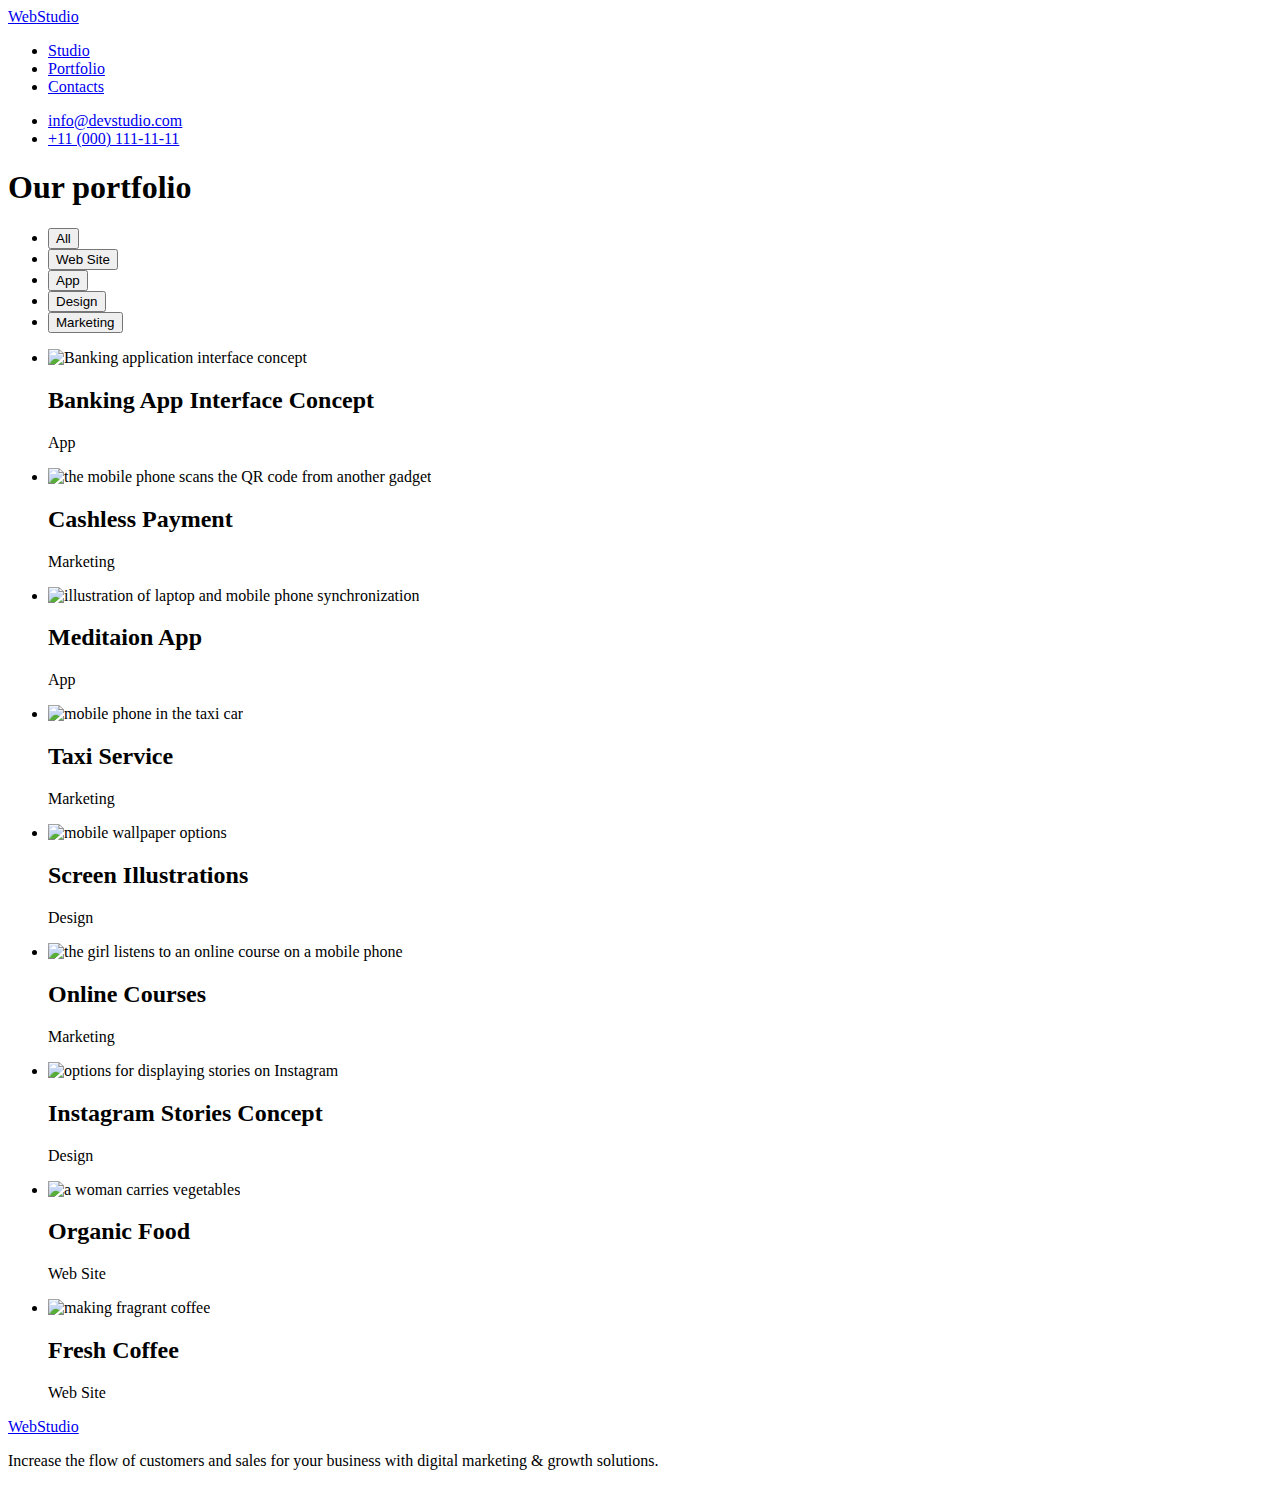
==== portfolio.html @ 9c66ba85 "Add files via upload" ====
<!DOCTYPE html>
<html lang="en">
  <head>
    <meta charset="UTF-8" />
    <meta http-equiv="X-UA-Compatible" content="IE=edge" />
    <meta name="viewport" content="width=device-width, initial-scale=1.0" />
    <title>Portfolio</title>
    <link
      href="https://fonts.googleapis.com/css2?family=Raleway:wght@800&family=Roboto:wght@400;500;700;900&display=swap"
      rel="stylesheet"
    />
    <link
      rel="stylesheet"
      href="https://cdnjs.cloudflare.com/ajax/libs/modern-normalize/1.1.0/modern-normalize.min.css"
      integrity="sha512-wpPYUAdjBVSE4KJnH1VR1HeZfpl1ub8YT/NKx4PuQ5NmX2tKuGu6U/JRp5y+Y8XG2tV+wKQpNHVUX03MfMFn9Q=="
      crossorigin="anonymous"
      referrerpolicy="no-referrer"
    />
    <link rel="stylesheet" href="./css/styles.css" />
  </head>
  <body class="primary-style">
    <header>
      <div class="container">
        <nav class="navigation-style">
          <a href="./index.html">
            <span class="logo-web">Web</span><span class="logo-studio">Studio</span></a
          >
          <ul class="nav-transition list">
            <li class="item">
              <a class="transition" href="./index.html">Studio</a>
            </li>
            <li class="item">
              <a class="transition" href="./portfolio.html">Portfolio</a>
            </li>
            <li class="item">
              <a class="transition" href="#">Contacts</a>
            </li>
          </ul>
        </nav>
        <ul class="contacts-style-item">
          <li class="list item">
            <a class="contacts" href="mailto:info@devstudio.com">info@devstudio.com</a>
          </li>
          <li class="list item">
            <a class="contacts" href="tel:+11(000)111-11-11">+11 (000) 111-11-11</a>
          </li>
        </ul>
      </div>
      <div class="header-shadow"></div>
    </header>
    <main>
      <section>
        <div class="container">
          <div class="buttons">
            <h1 class="visually-hidden">Our portfolio</h1>
            <ul class="list button-flex">
              <li>
                <button class="filter" type="button">All</button>
              </li>
              <li>
                <button class="filter" type="button">Web Site</button>
              </li>
              <li>
                <button class="filter" type="button">App</button>
              </li>
              <li>
                <button class="filter" type="button">Design</button>
              </li>
              <li>
                <button class="filter" type="button">Marketing</button>
              </li>
            </ul>
          </div>
        </div>
        <div class="container">
          <ul class="list portfolio-flex">
            <li class="card">
              <img
                src="./img/banking-app-interface-concept.jpg"
                alt="Banking application interface concept"
                width="360"
                height="300"
              />
              <div class="card-text">
              <h2 class="portfolio-name">Banking App Interface Concept</h2>
              <p class="portfolio-comment">App</p>
              </div>
            </li>
            <li class="card">
              <img
                src="./img/cashless-payment.jpg"
                alt="the mobile phone scans the QR code from another gadget"
                width="360"
                height="300"
              />
              <div class="card-text">
              <h2 class="portfolio-name">Cashless Payment</h2>
              <p class="portfolio-comment">Marketing</p>
              </div>
            </li>
            <li class="card">
              <img
                src="./img/meditaion-app.jpg"
                alt="illustration of laptop and mobile phone synchronization"
                width="360"
                height="300"
              />
              <div class="card-text">
              <h2 class="portfolio-name">Meditaion App</h2>
              <p class="portfolio-comment">App</p>
              </div>
            </li>
            <li class="card">
              <img
                src="./img/taxi-service.jpg"
                alt="mobile phone in the taxi car"
                width="360"
                height="300"
              />
              <div class="card-text">
              <h2 class="portfolio-name">Taxi Service</h2>
              <p class="portfolio-comment">Marketing</p>
              </div>
            </li>
            <li class="card">
              <img
                src="./img/screen-illustrations.jpg"
                alt="mobile wallpaper options"
                width="360"
                height="300"
              />
              <div class="card-text">
              <h2 class="portfolio-name">Screen Illustrations</h2>
              <p class="portfolio-comment">Design</p>
              </div>
            </li>
            <li class="card">
              <img
                src="./img/online-courses.jpg"
                alt="the girl listens to an online course on a mobile phone"
                width="360"
                height="300"
              />
              <div class="card-text">
              <h2 class="portfolio-name">Online Courses</h2>
              <p class="portfolio-comment">Marketing</p>
              </div>
            </li>
            <li class="card">
              <img
                src="./img/instagram-stories-concept.jpg"
                alt="options for displaying stories on Instagram"
                width="360"
                height="300"
              />
              <div class="card-text">
              <h2>Instagram Stories Concept</h2>
              <p class="portfolio-comment">Design</p>
              </div>
            </li>
            <li class="card">
              <img
                src="./img/organic-food.jpg"
                alt="a woman carries vegetables"
                width="360"
                height="300"
              />
              <div class="card-text">
              <h2 class="portfolio-name">Organic Food</h2>
              <p class="portfolio-comment">Web Site</p>
              </div>
            </li>
            <li class="card">
              <img
                src="./img/fresh-coffee.jpg"
                alt="making fragrant coffee"
                width="360"
                height="300"
              />
              <div class="card-text">
              <h2 class="portfolio-name">Fresh Coffee</h2>
              <p class="portfolio-comment">Web Site</p>
              </div>
            </li>
          </ul>
        </div>
      </section>
    </main>
    <footer class="end-page">
      <a href="./index.html">
        <span class="logo-web">Web</span><span class="logo-studio-end-page">Studio</span></a
      >
      <p class="end-page-text">
        Increase the flow of customers and sales for your business with digital marketing & growth
        solutions.
      </p>
    </footer>
  </body>
</html>
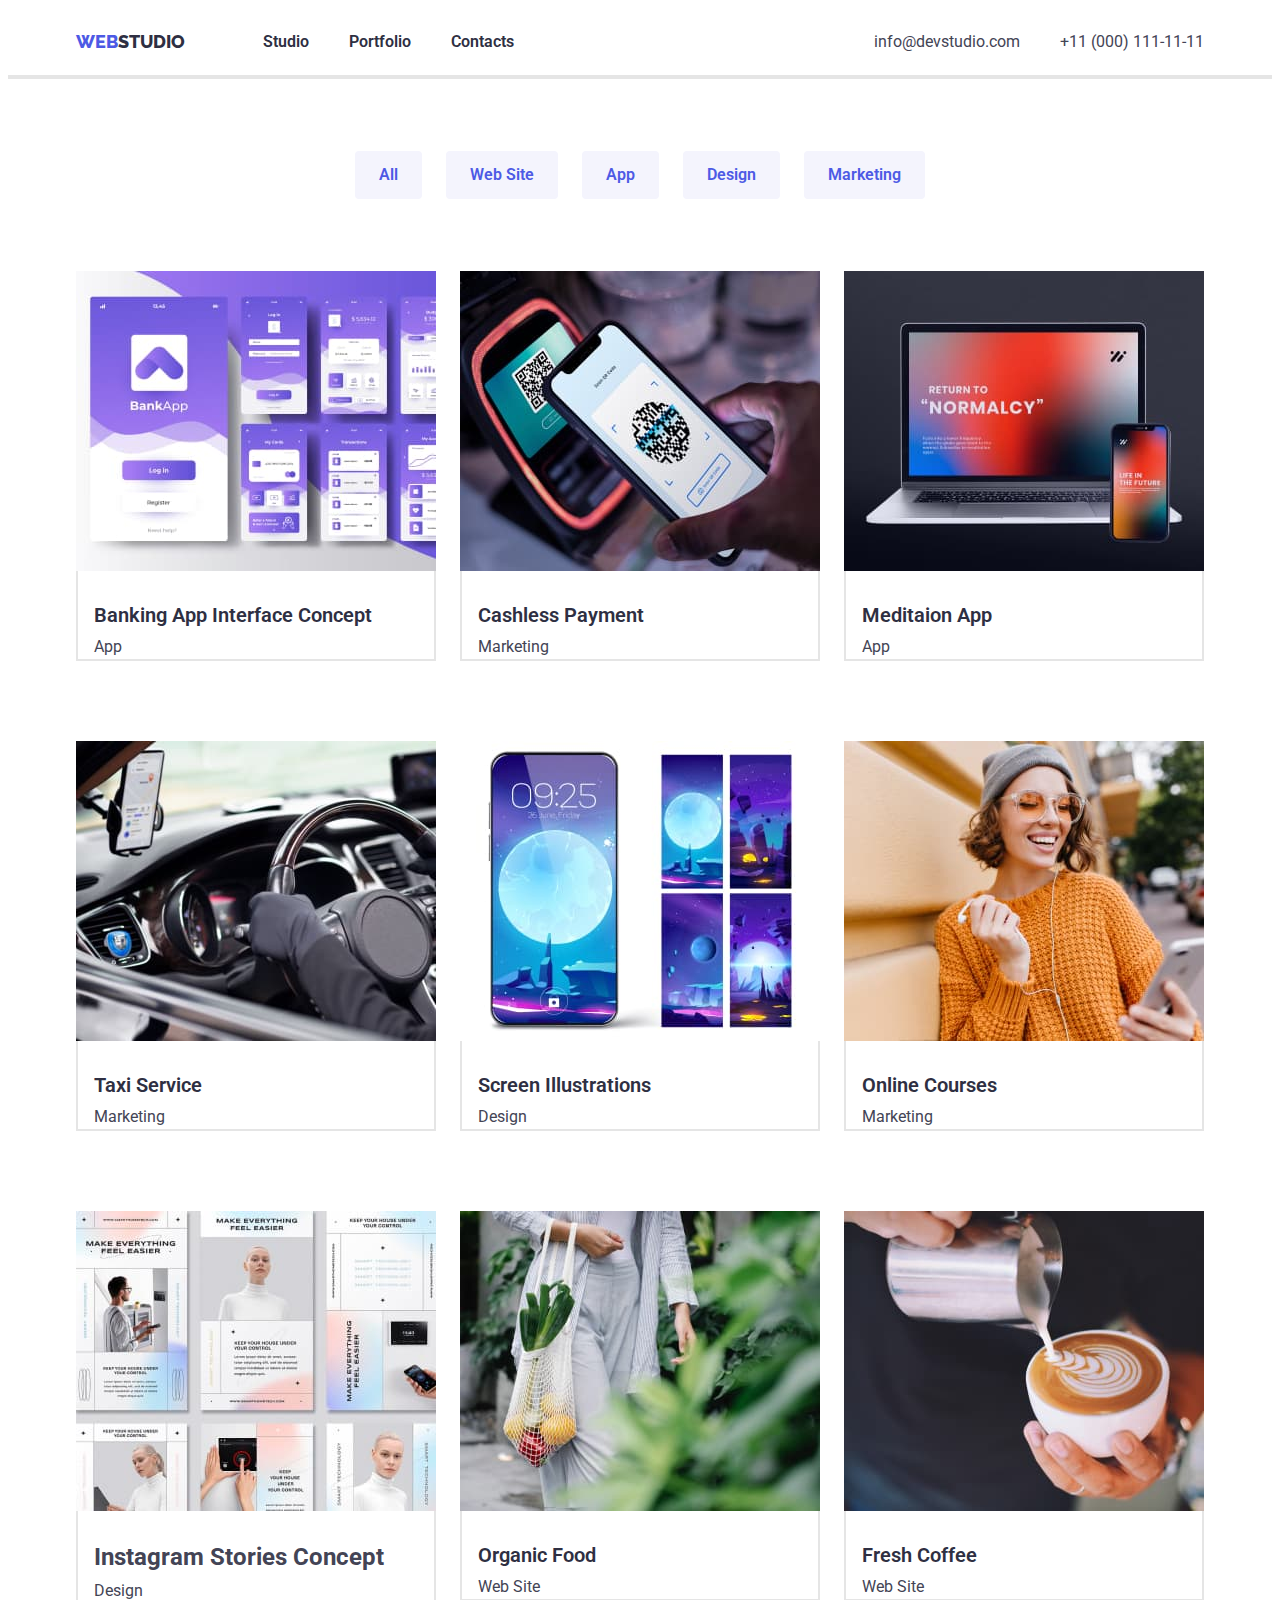
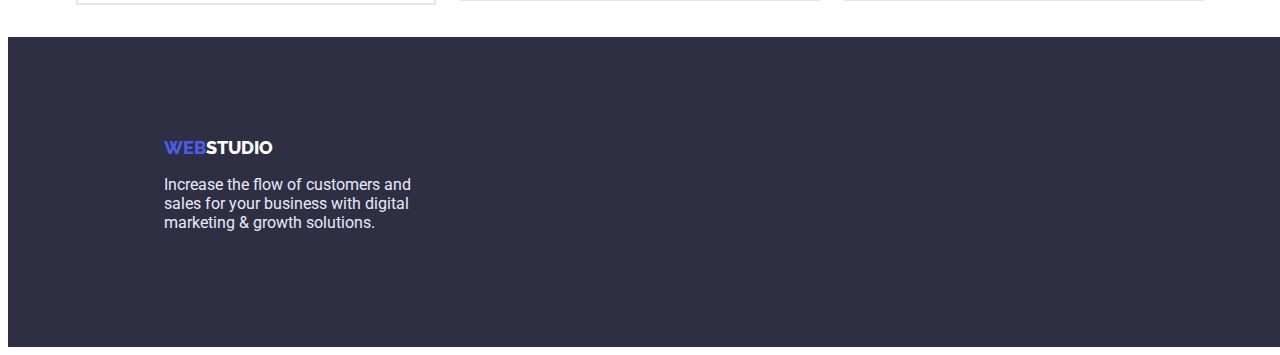
==== commit ab497ed7: "Переносить class="header-shadow в header" ====
--- a/portfolio.html
+++ b/portfolio.html
@@ -19,7 +19,7 @@
     <link rel="stylesheet" href="./css/styles.css" />
   </head>
   <body class="primary-style">
-    <header>
+    <header class="header-shadow">
       <div class="container">
         <nav class="navigation-style">
           <a href="./index.html">
@@ -46,7 +46,6 @@
           </li>
         </ul>
       </div>
-      <div class="header-shadow"></div>
     </header>
     <main>
       <section>
--- a/css/styles.css
+++ b/css/styles.css
@@ -0,0 +1,419 @@
+/* COLORS */
+    /* IRIS, Primary Brand (CTAs Focused Active states Links) #4D5AE5*/
+    /* Navy blue, Dark,(Overlays Shadows Headings) #2E2F42*/
+    /* GREEN, Success (Valid fields Success messages) #31D0AA */
+    /* SLATE, Text (Body text) #434455 */
+    /* LIGHT SLATE, Subtle Text (Helper text Deemphasized text) #8E8F99*/
+    /* cornflower, Accent (Accent color Hairlines Subtle backgrounds) #E7E9FC*/
+    /* CLOUD, Light (Light mode backgrounds Light mode Dialogs/alerts) F4F4FD */
+    /* body color #434455 */
+
+*,
+*::before,
+*::after {
+    box-sizing: border-box;
+
+}
+
+    
+    /* root colors  */
+    :root {
+    --irish: #4D5AE5; --navyblue: #2E2F42; --success: #31D0AA; 
+    --slate: #434455; --lightsate: #8E8F99; --cornflower: #E7E9FC;
+    --clode: #F4F4FD; --body: #434455; --body-bg-color: #ffffff; 
+    --button-hero-tc: #ffffff; --button-hero-active: #404BBF; 
+    --border-button-shadow: #E5E5E5;
+}
+
+/* toot font size */
+
+/* fonts */
+/* Primary-font "Roboto";, secondary-font - "Raleway" */
+:root {
+    --Primary-font: "Roboto";
+    --secondary-font: "Raleway";
+}
+a {
+    text-decoration: none;
+}
+
+h1,
+h2,
+h3,
+h4,
+h5,
+h6,
+p {
+    margin: 0;
+}
+
+img {
+    display: block;
+}
+
+.primary-style {
+    font-family: "Roboto", sans-serif;
+    background-color: var(--body-bg-color);
+    color: var(--body);   
+    font-weight: 400;
+}
+
+
+.list {
+    margin: 0;
+    padding: 0;
+    list-style: none;
+    text-decoration: none;
+}
+
+.container {
+    margin-left: auto;
+    margin-right: auto;
+    padding-left: 15px;
+    padding-right: 15px;
+    width: 1158px;
+
+}
+
+
+.logo-web {
+    text-transform: uppercase;
+    font-family: "Raleway", sans-serif;
+    color: var(--irish);
+    font-weight: 800;
+    font-size: 18px;
+    line-height: 1.2;
+}
+
+.logo-studio {
+    text-transform: uppercase;
+    color: var(--navyblue);
+    font-family: "Raleway", sans-serif;
+    font-weight: 800;
+    font-size: 18px;
+    line-height: 1.2;
+}
+
+header .container {
+    display: flex;
+    align-items: center;
+}
+
+.navigation-style {
+    display: flex;
+    align-items: center;
+    justify-content: left;
+}
+
+.header-shadow {
+    border-bottom: 4px solid var(--border-button-shadow);
+}
+.nav-transition {
+    display: flex;
+    margin-left: 78px;
+}
+
+.nav-transition .item+ .item {
+    margin-left: 40px;
+}
+
+.navigation-style {
+    color: var(--navyblue);
+    font: var(--Primary-fon), sans-serif;
+    font-weight: 600;
+    font-size: 16px
+}
+
+.navigation-style .transition {
+    display: block;
+    padding-top: 24px;
+    padding-bottom: 24px;
+    color: var(--navyblue);
+}
+
+.navigation-style .transition:hover,
+.navigation-style .transition:focus
+{ color: var(--slate);
+}
+
+.navigation-style .transition:active {
+    color: var(--irish);
+}
+
+.contacts {
+    color: var(--slate);
+    font-weight: 400;
+    font-size: 16px;
+    line-height: 1.5;
+    padding: 0;
+}
+
+.contacts:hover,
+.contacts:focus
+{ color: var(--irish);
+}
+
+.contacts-style-item {
+    display: flex;
+    padding-left: 0;
+    margin-left: auto;
+}
+
+.contacts-style-item .item+ .item {
+    margin-left: 40px;
+}
+
+/* main */
+
+.container-hero {
+    margin-left: auto;
+    margin-right: auto;
+    text-align: center;
+    padding: 192px 474px 291px;
+    background-color: var(--navyblue);
+    width: 1440px;
+    height: 603px;
+    top: 72px;
+}
+.hero-text {
+    color: var(--body-bg-color);
+    font-weight: 600;
+    font-size: 56px;
+    line-height: 1.1;
+    margin-bottom: 48px;
+}
+
+.visually-hidden { 
+    position: absolute; white-space: nowrap; width: 1px; height: 1px; overflow: hidden; border: 0; padding: 0; clip: rect(0 0 0 0); clip-path: inset(50%); margin: -1px; }
+
+.hero-order {
+    background-color: var(--irish);
+    color: var(--button-hero-tc);
+    font-weight: 600;
+    line-height: 1.2;
+    border-radius: 4px;
+    cursor: pointer;
+    border: none;
+    padding: 16px 32px;
+}
+
+.hero-order:hover,
+.hero-order:focus
+{
+    background-color: var(--button-hero-active);
+        color: var(--button-hero-tc);
+}
+
+.hero-order:active {
+    background-color: var(--button-hero-active);
+}
+
+
+/* advantages */
+
+.advantages-headline {
+    color: var(--navyblue);
+    font-weight: 600;
+    font-size: 20px;
+    line-height: 1.2;
+    margin-bottom: 8px;
+}
+
+.advantages-text{
+    color: var(--slate);
+    font-weight: 400;
+    font-size: 16px;
+    line-height: 1.5;
+}
+
+.advantages-item {
+    display: flex;
+    flex-wrap: wrap;
+    margin-top: 120px;
+    margin-bottom: 120px;
+}
+
+.advantages-item> .item {
+    flex-basis: calc((100%-72px) / 4)
+    /* margin-left: 24px; */
+}
+
+    /* text-align: center;
+    margin-left: 15px;
+    margin-top: 120px;
+    display: flex;
+    width: 264px; */
+
+    .advantages-item .item {
+    width: 264px
+}
+
+
+/* job-profile */
+
+.profile {
+    margin-top: 120px;
+}
+
+.job-profile {
+    color: var(--navyblue);
+    font-weight: 600;
+    font-size: 36px;
+    line-height: 1.1;
+    text-align: center;
+}
+
+.job-profile-img {
+    display: flex;
+    margin-top: 72px;
+    gap: 24px;
+}
+
+.job-profile-img .item {
+    flex-basis: calc((100% - 48px) / 3);
+}
+
+.section-teem-workers {
+    background-color: var(--clode);
+    padding-top: 120px;
+
+}
+
+.teem-workers {
+    color: var(--navyblue);
+    font-weight: 600;
+    font-size: 36px;
+    line-height: 1.1;
+    text-align: center;
+
+}
+
+.workers {
+    color: var(--navyblue);
+    font-weight: 600;
+    font-size: 20px;
+    line-height: 1.1;
+}
+
+.workers-bg-color {
+    background-color: var(--body-bg-color);
+}
+
+.position-workers {
+    color: var(--slate);
+    font-size: 16px;
+    line-height: 1.5;
+    margin-top: 8px;
+}
+
+.workers-data {
+    padding: 32px 16px;
+    text-align: center;
+}
+.teem-workers-flex {
+    display: flex;
+    gap: 24px;
+    margin-top: 72px;
+    padding-bottom: 120px;
+}
+
+/* portfolio */
+
+.button-flex {
+    display: flex;
+    gap: 24px;
+    justify-content: center;
+    padding-top: 96px;
+    padding: 72px;
+}
+
+.filter {
+    font-family: var(--Primary-font);
+    color: var(--irish);
+    background-color: var(--clode);
+    font-weight: 600;
+    font-size: 16px;
+    line-height: 1.5;
+    cursor: pointer;
+    display: inline-block;
+    border-radius: 4px;
+    padding: 12px 24px;
+    min-width: auto;
+    text-align: center;
+    border: none;
+}
+
+.filter:hover,
+.filter:focus {
+    background-color: var(--irish);
+    color: var(--button-hero-tc);
+    border-bottom: 2px solid var(--border-button-shadow);
+}
+
+.portfolio-name {
+    color: var(--navyblue);
+    font-weight: 600;
+    font-size: 20px;
+    line-height: 1.2;
+}
+
+.portfolio-comment {
+    color: var(--slate);
+    font-size: 16px;
+    line-height: 1.5;
+    margin-top: 8px;
+}
+
+.card-text {
+    padding-top: 32px;
+    margin-bottom: 32px;
+    padding-left: 16px; 
+    border-left: 2px solid var(--border-button-shadow);
+    border-bottom: 2px solid var(--border-button-shadow);
+    border-right: 2px solid var(--border-button-shadow);
+}
+
+
+.portfolio-flex {
+    display: flex;
+    flex-wrap: wrap;
+    margin-left: -24px;
+    margin-top: -48px;
+
+}
+
+.portfolio-flex> .card {
+    flex-basis: calc(100% / 3 - 24px);
+    margin-left: 24px;
+    margin-top: 48px;
+
+}
+
+
+/* footer */
+.end-page {
+    margin-left: auto;
+    margin-right: auto;
+    padding-left: 156px;
+    padding-top: 100px;
+    background-color: var(--navyblue);
+    height: 310px;
+    width: 1440px;
+
+}
+
+.logo-studio-end-page {
+    text-transform: uppercase;
+    color: var(--button-hero-tc);
+    font-family: "Raleway", sans-serif;
+    font-weight: 800;
+    font-size: 18px;
+    line-height: 1.2;
+}
+.end-page-text {
+    color: var(--cornflower);
+    Font-size: 16px;
+    line-height: 1.2;
+    padding-top: 16px;
+    padding-right: 1020px;
+}
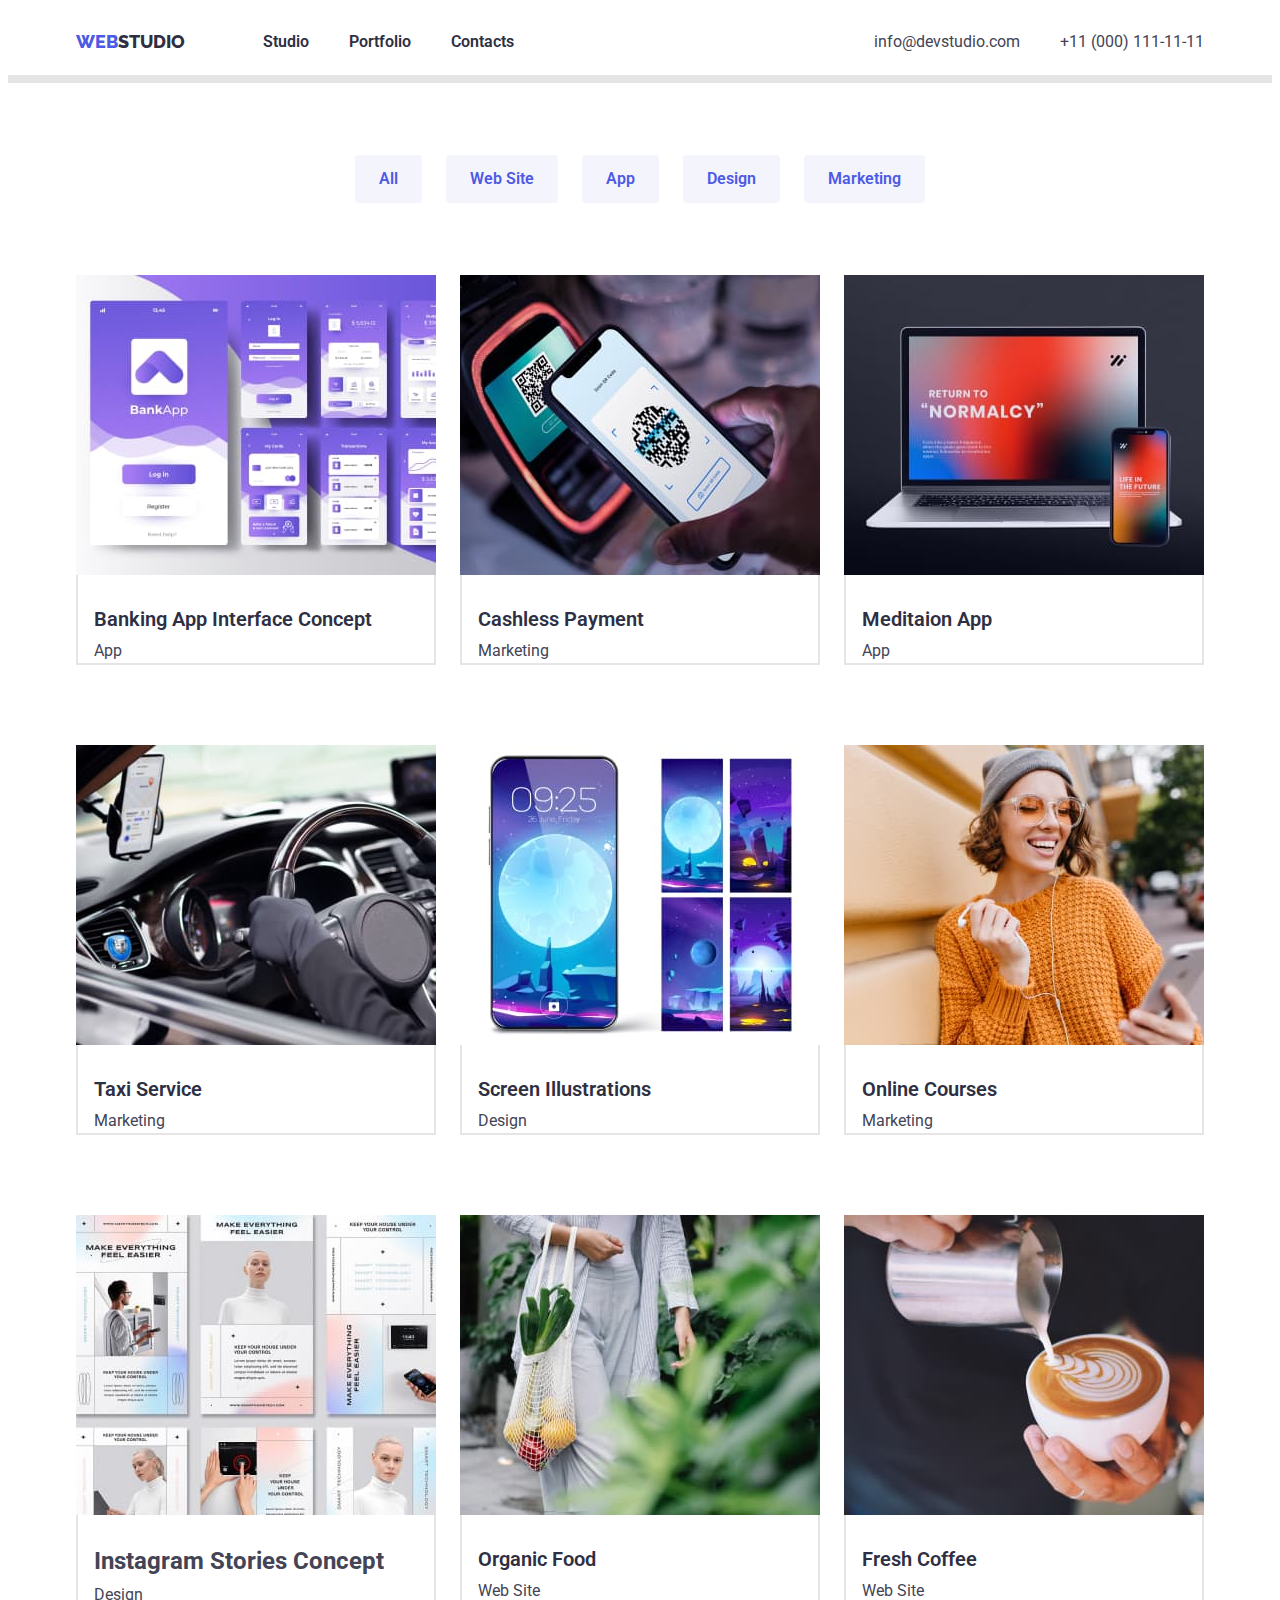
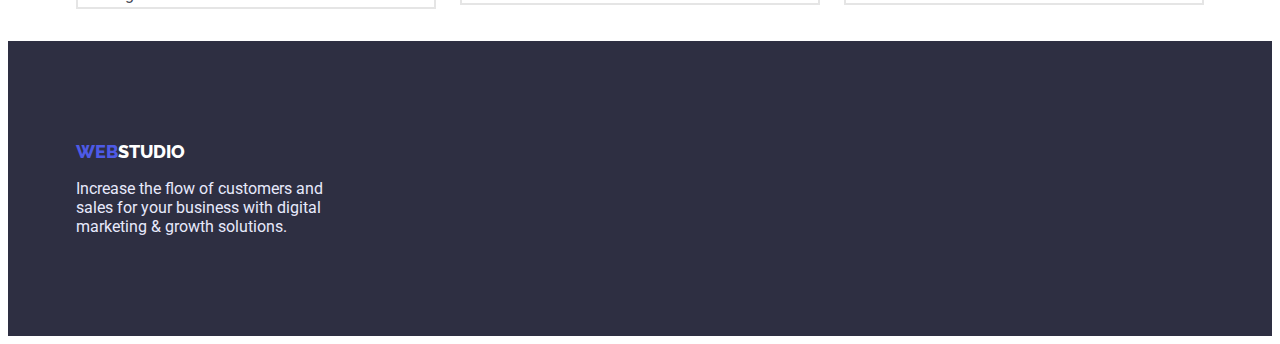
==== commit da38b5fc: "Porfolio відкорегував хедер та футер" ====
--- a/portfolio.html
+++ b/portfolio.html
@@ -46,32 +46,29 @@
           </li>
         </ul>
       </div>
+      <div class="header-shadow"></div>
     </header>
     <main>
       <section>
         <div class="container">
-          <div class="buttons">
-            <h1 class="visually-hidden">Our portfolio</h1>
-            <ul class="list button-flex">
-              <li>
-                <button class="filter" type="button">All</button>
-              </li>
-              <li>
-                <button class="filter" type="button">Web Site</button>
-              </li>
-              <li>
-                <button class="filter" type="button">App</button>
-              </li>
-              <li>
-                <button class="filter" type="button">Design</button>
-              </li>
-              <li>
-                <button class="filter" type="button">Marketing</button>
-              </li>
-            </ul>
-          </div>
-        </div>
-        <div class="container">
+          <h1 class="visually-hidden">Our portfolio</h1>
+          <ul class="list button-flex">
+            <li>
+              <button class="filter" type="button">All</button>
+            </li>
+            <li>
+              <button class="filter" type="button">Web Site</button>
+            </li>
+            <li>
+              <button class="filter" type="button">App</button>
+            </li>
+            <li>
+              <button class="filter" type="button">Design</button>
+            </li>
+            <li>
+              <button class="filter" type="button">Marketing</button>
+            </li>
+          </ul>
           <ul class="list portfolio-flex">
             <li class="card">
               <img
@@ -81,8 +78,8 @@
                 height="300"
               />
               <div class="card-text">
-              <h2 class="portfolio-name">Banking App Interface Concept</h2>
-              <p class="portfolio-comment">App</p>
+                <h2 class="portfolio-name">Banking App Interface Concept</h2>
+                <p class="portfolio-comment">App</p>
               </div>
             </li>
             <li class="card">
@@ -93,8 +90,8 @@
                 height="300"
               />
               <div class="card-text">
-              <h2 class="portfolio-name">Cashless Payment</h2>
-              <p class="portfolio-comment">Marketing</p>
+                <h2 class="portfolio-name">Cashless Payment</h2>
+                <p class="portfolio-comment">Marketing</p>
               </div>
             </li>
             <li class="card">
@@ -105,8 +102,8 @@
                 height="300"
               />
               <div class="card-text">
-              <h2 class="portfolio-name">Meditaion App</h2>
-              <p class="portfolio-comment">App</p>
+                <h2 class="portfolio-name">Meditaion App</h2>
+                <p class="portfolio-comment">App</p>
               </div>
             </li>
             <li class="card">
@@ -117,8 +114,8 @@
                 height="300"
               />
               <div class="card-text">
-              <h2 class="portfolio-name">Taxi Service</h2>
-              <p class="portfolio-comment">Marketing</p>
+                <h2 class="portfolio-name">Taxi Service</h2>
+                <p class="portfolio-comment">Marketing</p>
               </div>
             </li>
             <li class="card">
@@ -129,8 +126,8 @@
                 height="300"
               />
               <div class="card-text">
-              <h2 class="portfolio-name">Screen Illustrations</h2>
-              <p class="portfolio-comment">Design</p>
+                <h2 class="portfolio-name">Screen Illustrations</h2>
+                <p class="portfolio-comment">Design</p>
               </div>
             </li>
             <li class="card">
@@ -141,8 +138,8 @@
                 height="300"
               />
               <div class="card-text">
-              <h2 class="portfolio-name">Online Courses</h2>
-              <p class="portfolio-comment">Marketing</p>
+                <h2 class="portfolio-name">Online Courses</h2>
+                <p class="portfolio-comment">Marketing</p>
               </div>
             </li>
             <li class="card">
@@ -153,8 +150,8 @@
                 height="300"
               />
               <div class="card-text">
-              <h2>Instagram Stories Concept</h2>
-              <p class="portfolio-comment">Design</p>
+                <h2>Instagram Stories Concept</h2>
+                <p class="portfolio-comment">Design</p>
               </div>
             </li>
             <li class="card">
@@ -165,8 +162,8 @@
                 height="300"
               />
               <div class="card-text">
-              <h2 class="portfolio-name">Organic Food</h2>
-              <p class="portfolio-comment">Web Site</p>
+                <h2 class="portfolio-name">Organic Food</h2>
+                <p class="portfolio-comment">Web Site</p>
               </div>
             </li>
             <li class="card">
@@ -177,8 +174,8 @@
                 height="300"
               />
               <div class="card-text">
-              <h2 class="portfolio-name">Fresh Coffee</h2>
-              <p class="portfolio-comment">Web Site</p>
+                <h2 class="portfolio-name">Fresh Coffee</h2>
+                <p class="portfolio-comment">Web Site</p>
               </div>
             </li>
           </ul>
@@ -186,13 +183,15 @@
       </section>
     </main>
     <footer class="end-page">
-      <a href="./index.html">
-        <span class="logo-web">Web</span><span class="logo-studio-end-page">Studio</span></a
-      >
-      <p class="end-page-text">
-        Increase the flow of customers and sales for your business with digital marketing & growth
-        solutions.
-      </p>
+      <div class="container">
+        <a href="./index.html">
+          <span class="logo-web">Web</span><span class="logo-studio-end-page">Studio</span></a
+        >
+        <p class="end-page-text">
+          Increase the flow of customers and sales for your business with digital marketing & growth
+          solutions.
+        </p>
+      </div>
     </footer>
   </body>
 </html>
--- a/css/styles.css
+++ b/css/styles.css
@@ -164,29 +164,24 @@
 }
 
 /* main */
-
-.container-hero {
-    margin-left: auto;
-    margin-right: auto;
-    text-align: center;
-    padding: 192px 474px 291px;
+.hero {
+    padding-top: 192px;
+    padding-bottom: 192px;
     background-color: var(--navyblue);
-    width: 1440px;
-    height: 603px;
-    top: 72px;
-}
+}
+
 .hero-text {
     color: var(--body-bg-color);
     font-weight: 600;
     font-size: 56px;
     line-height: 1.1;
-    margin-bottom: 48px;
-}
-
-.visually-hidden { 
-    position: absolute; white-space: nowrap; width: 1px; height: 1px; overflow: hidden; border: 0; padding: 0; clip: rect(0 0 0 0); clip-path: inset(50%); margin: -1px; }
+    max-width: 474px;
+    margin: 0 auto;
+
+}
 
 .hero-order {
+    display: block;
     background-color: var(--irish);
     color: var(--button-hero-tc);
     font-weight: 600;
@@ -195,13 +190,16 @@
     cursor: pointer;
     border: none;
     padding: 16px 32px;
+    max-width: 635px;
+    margin: 0 auto;
+    margin-bottom: 48px;
 }
 
 .hero-order:hover,
 .hero-order:focus
 {
     background-color: var(--button-hero-active);
-        color: var(--button-hero-tc);
+    color: var(--button-hero-tc);
 }
 
 .hero-order:active {
@@ -210,7 +208,13 @@
 
 
 /* advantages */
-
+.visually-hidden { 
+    position: absolute; white-space: nowrap; width: 1px; height: 1px; overflow: hidden; border: 0; padding: 0; clip: rect(0 0 0 0); clip-path: inset(50%); margin: -1px; }
+
+.advantages-style {
+    padding-top: 120px;
+    padding-bottom: 120px;
+}
 .advantages-headline {
     color: var(--navyblue);
     font-weight: 600;
@@ -229,30 +233,17 @@
 .advantages-item {
     display: flex;
     flex-wrap: wrap;
-    margin-top: 120px;
-    margin-bottom: 120px;
-}
-
-.advantages-item> .item {
-    flex-basis: calc((100%-72px) / 4)
-    /* margin-left: 24px; */
-}
-
-    /* text-align: center;
-    margin-left: 15px;
-    margin-top: 120px;
-    display: flex;
-    width: 264px; */
-
-    .advantages-item .item {
-    width: 264px
-}
-
+}
+
+
+.advantages-item .item {
+    flex-basis: calc((100% - 72px) / 4);
+}
 
 /* job-profile */
 
 .profile {
-    margin-top: 120px;
+    padding-bottom: 120px;
 }
 
 .job-profile {
@@ -276,7 +267,7 @@
 .section-teem-workers {
     background-color: var(--clode);
     padding-top: 120px;
-
+    padding-bottom: 120px;
 }
 
 .teem-workers {
@@ -314,7 +305,7 @@
     display: flex;
     gap: 24px;
     margin-top: 72px;
-    padding-bottom: 120px;
+
 }
 
 /* portfolio */
@@ -392,13 +383,9 @@
 
 /* footer */
 .end-page {
-    margin-left: auto;
-    margin-right: auto;
-    padding-left: 156px;
+    background-color: var(--navyblue);
     padding-top: 100px;
-    background-color: var(--navyblue);
-    height: 310px;
-    width: 1440px;
+    padding-bottom: 100px;
 
 }
 
@@ -414,6 +401,7 @@
     color: var(--cornflower);
     Font-size: 16px;
     line-height: 1.2;
-    padding-top: 16px;
-    padding-right: 1020px;
-}
+    margin-top: 16px;
+    max-width: 264px;
+
+}
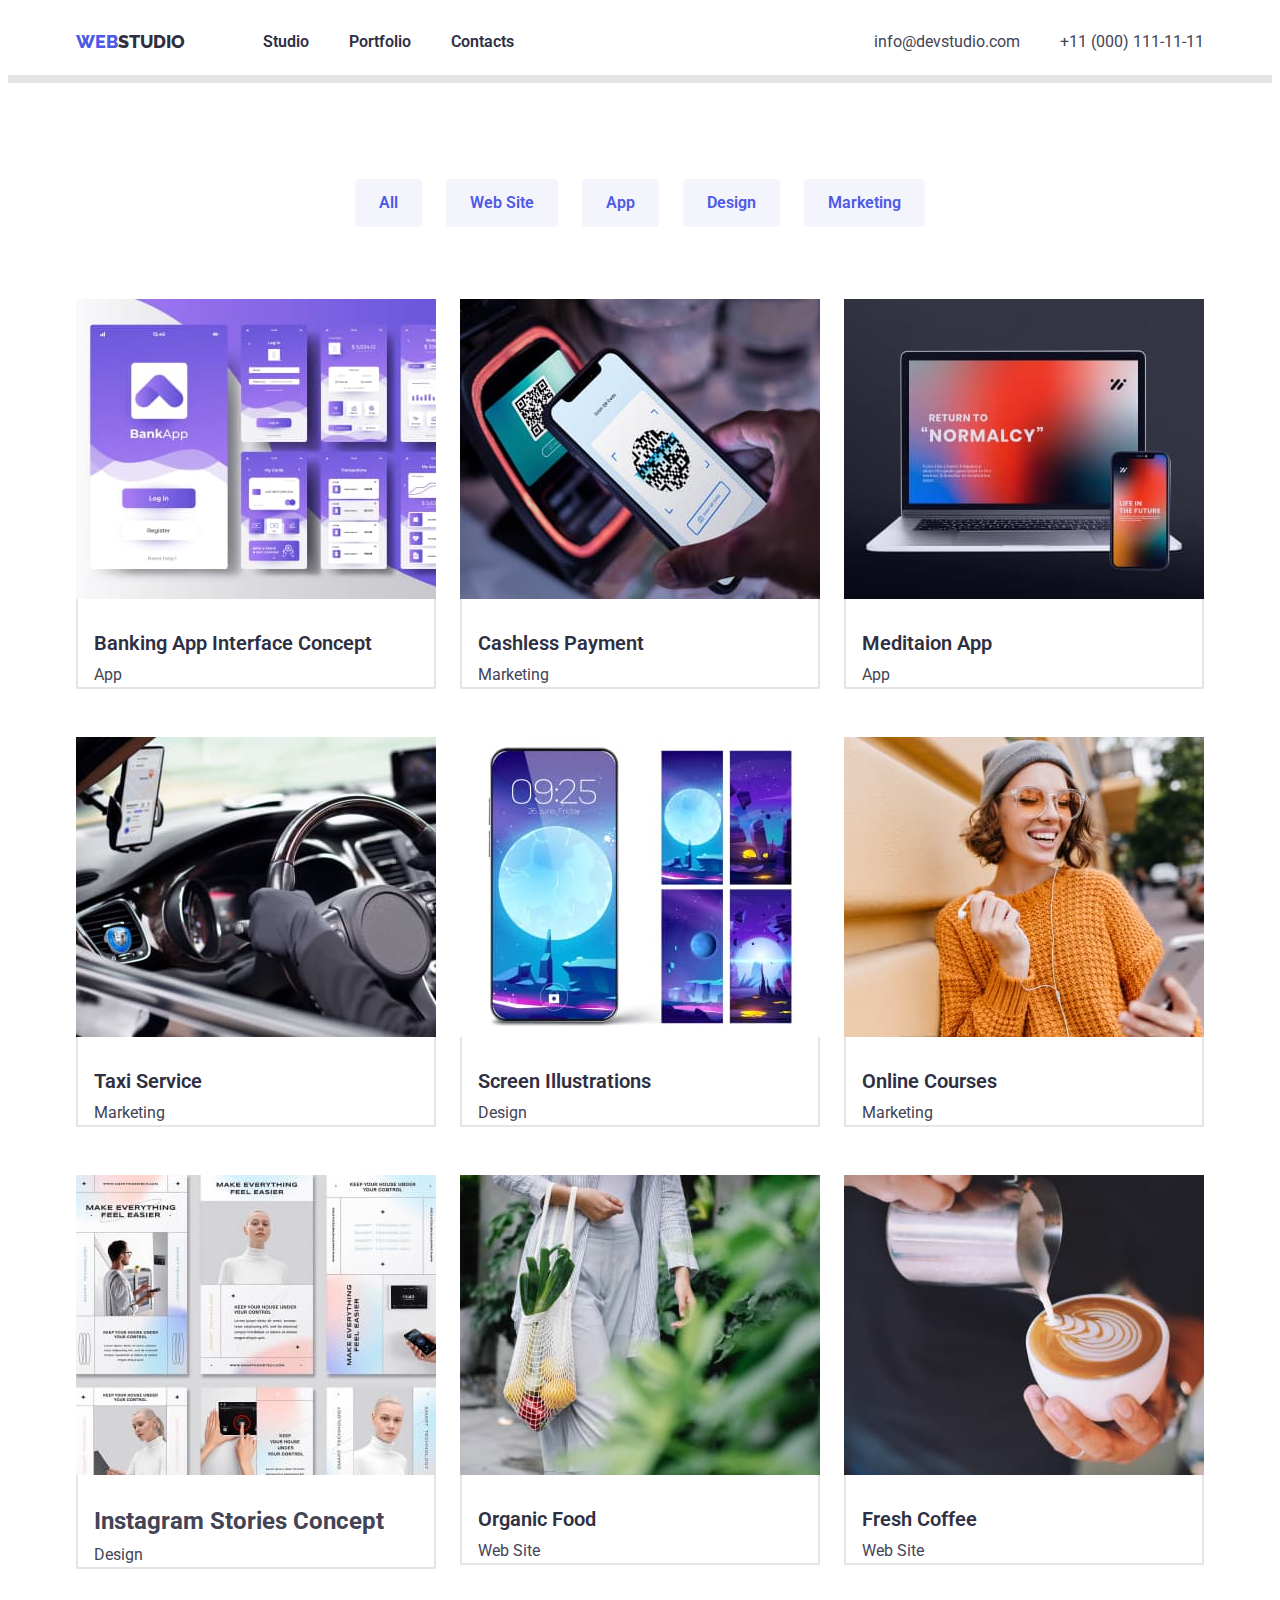
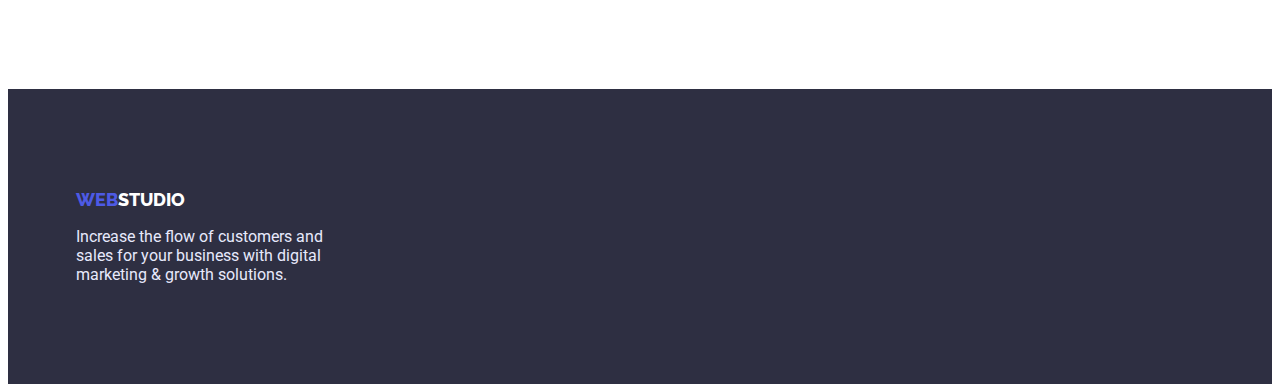
==== commit 118f8a6c: "Корегує розташування advantages-item" ====
--- a/portfolio.html
+++ b/portfolio.html
@@ -49,7 +49,7 @@
       <div class="header-shadow"></div>
     </header>
     <main>
-      <section>
+      <section class="portfolio-style">
         <div class="container">
           <h1 class="visually-hidden">Our portfolio</h1>
           <ul class="list button-flex">
--- a/css/styles.css
+++ b/css/styles.css
@@ -233,6 +233,7 @@
 .advantages-item {
     display: flex;
     flex-wrap: wrap;
+    gap: 24px;;
 }
 
 
@@ -310,12 +311,17 @@
 
 /* portfolio */
 
+.portfolio-style {
+    padding-top: 96px;
+    padding-bottom: 120px;
+}
+
 .button-flex {
     display: flex;
     gap: 24px;
     justify-content: center;
-    padding-top: 96px;
-    padding: 72px;
+    margin-bottom: 72px;
+
 }
 
 .filter {
@@ -357,7 +363,7 @@
 
 .card-text {
     padding-top: 32px;
-    margin-bottom: 32px;
+    padding -bottom: 32px;
     padding-left: 16px; 
     border-left: 2px solid var(--border-button-shadow);
     border-bottom: 2px solid var(--border-button-shadow);
@@ -374,7 +380,6 @@
 }
 
 .portfolio-flex> .card {
-    flex-basis: calc(100% / 3 - 24px);
     margin-left: 24px;
     margin-top: 48px;
 
